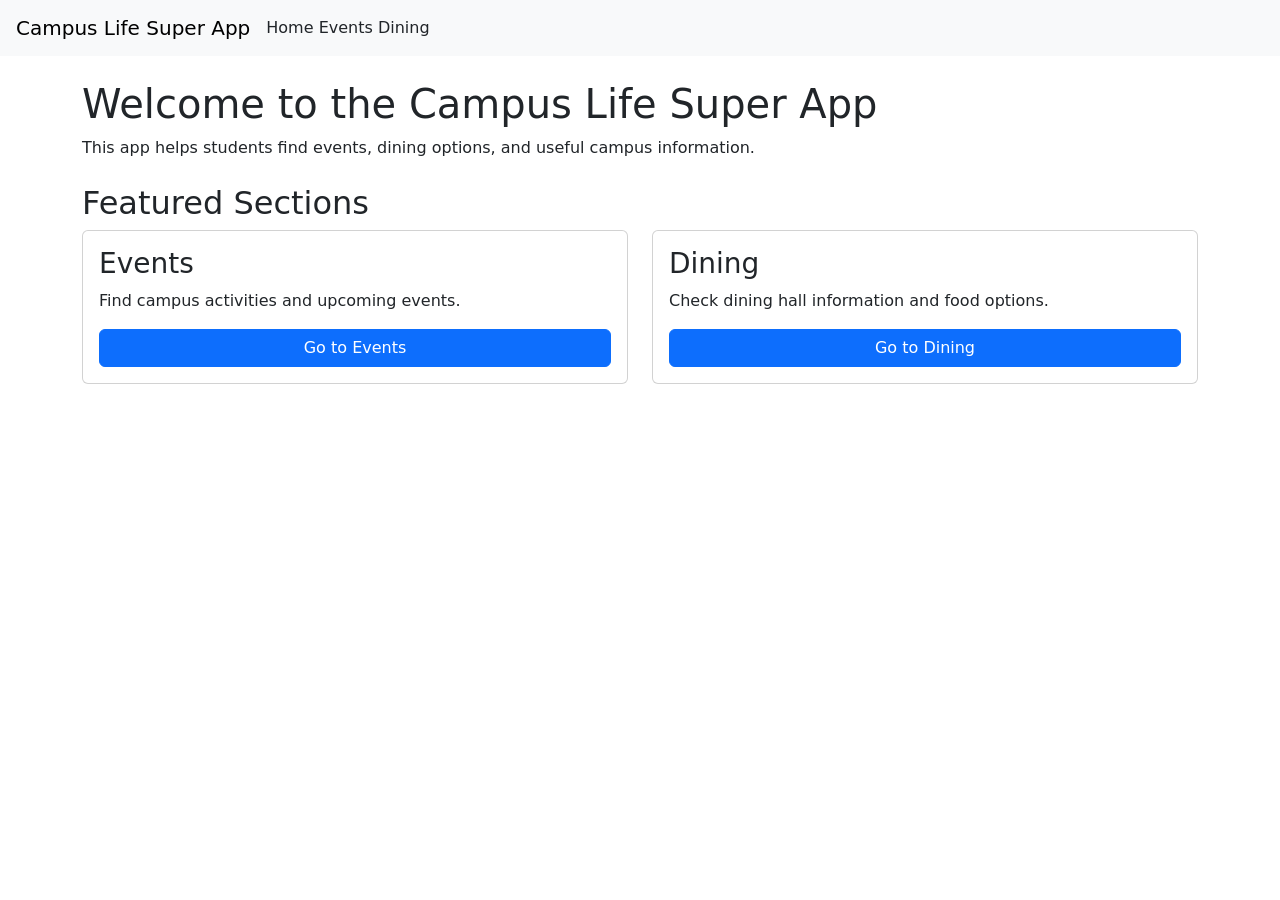
==== index.html @ 7b2628ef "added styling, script, and API setup" ====
<!DOCTYPE html>
<html lang="en">
<head>
    <meta charset="UTF-8" />
    <meta name="viewport" content="width=device-width, initial-scale=1.0" />
    <title>Campus Life Super App</title>

<!-- Bootstrap CSS -->
    <link href="https://cdn.jsdelivr.net/npm/bootstrap@5.3.3/dist/css/bootstrap.min.css" rel="stylesheet">

<!-- Custom CSS -->
    <link rel="stylesheet" href="css/style.css">
</head>
<body>
<!-- Navigation -->
    <nav class="navbar navbar-expand-lg navbar-light bg-light px-3">
        <a class="navbar-brand" href="index.html">Campus Life Super App</a>
    <div>
        <a class="nav-link d-inline" href="index.html">Home</a>
        <a class="nav-link d-inline" href="events.html">Events</a>
        <a class="nav-link d-inline" href="dining.html">Dining</a>
    </div>
    </nav>

<!-- Main content -->
<main class="container mt-4">
    <h1>Welcome to the Campus Life Super App</h1>
    <p>This app helps students find events, dining options, and useful campus information.</p>

    <section class="mt-4">
        <h2>Featured Sections</h2>
        <div class="row">
            <div class="col-md-6">
        <div class="card p-3 mb-3">
            <h3>Events</h3>
            <p>Find campus activities and upcoming events.</p>
            <a href="events.html" class="btn btn-primary">Go to Events</a>
        </div>
        </div>
        <div class="col-md-6">
            <div class="card p-3 mb-3">
            <h3>Dining</h3>
            <p>Check dining hall information and food options.</p>
            <a href="dining.html" class="btn btn-primary">Go to Dining</a>
        </div>
        </div>
        </div>
    </section>
</main>

    <script src="js/script.js"></script>
</body>
</html>
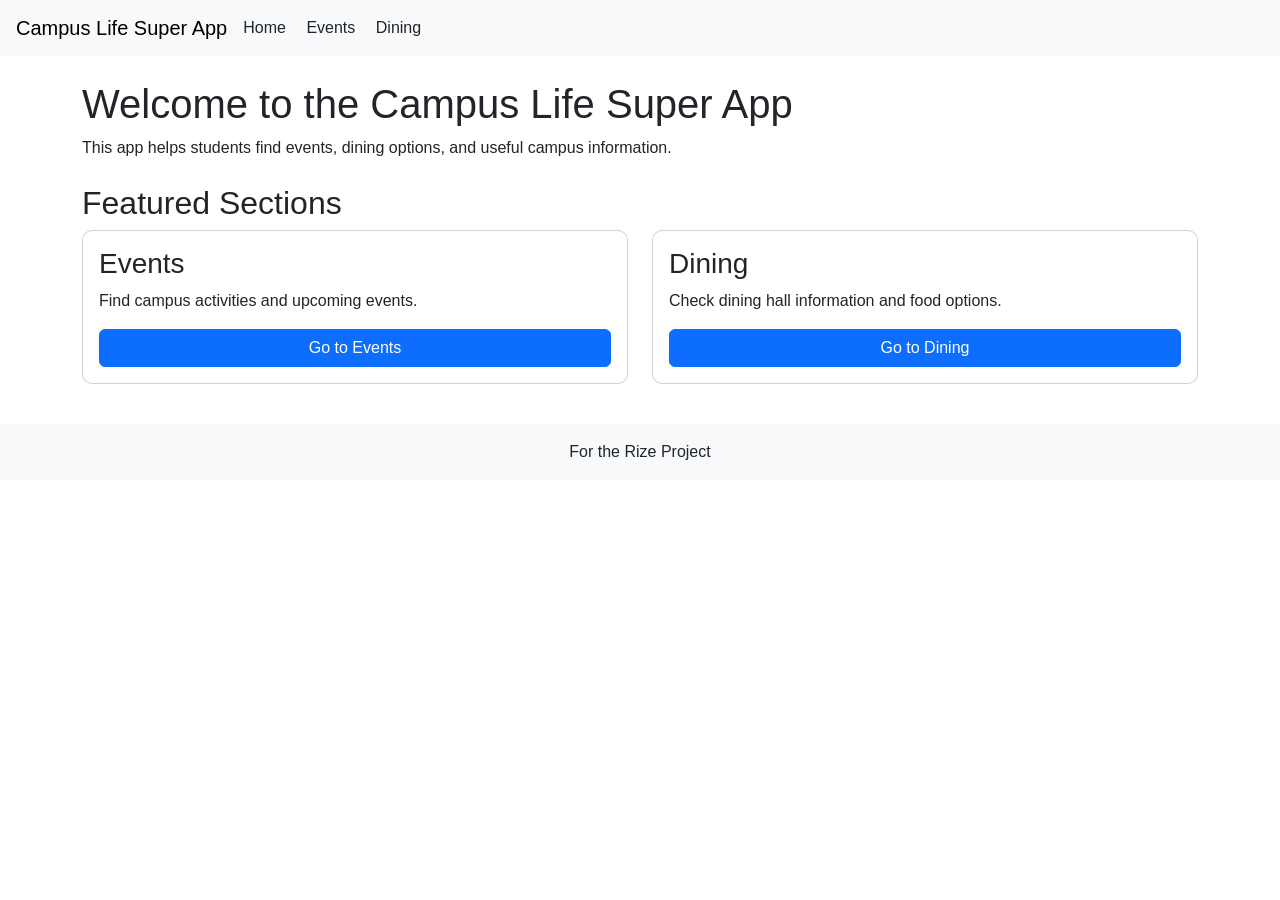
==== commit 4e33b4a0: "cleaned up html pages and added footers'" ====
--- a/index.html
+++ b/index.html
@@ -16,8 +16,8 @@
     <nav class="navbar navbar-expand-lg navbar-light bg-light px-3">
         <a class="navbar-brand" href="index.html">Campus Life Super App</a>
     <div>
-        <a class="nav-link d-inline" href="index.html">Home</a>
-        <a class="nav-link d-inline" href="events.html">Events</a>
+        <a class="nav-link d-inline me-3" href="index.html">Home</a>
+        <a class="nav-link d-inline me-3" href="events.html">Events</a>
         <a class="nav-link d-inline" href="dining.html">Dining</a>
     </div>
     </nav>
@@ -48,6 +48,10 @@
     </section>
 </main>
 
+<footer class=" text-center py-3 mt-4 bg-light">
+    <p class="mb-0">For the Rize Project</p>
+</footer>  
+
     <script src="js/script.js"></script>
 </body>
 </html>
--- a/css/style.css
+++ b/css/style.css
@@ -0,0 +1,19 @@
+/*styling*/
+body {
+    font-family: Arial, sans-serif;
+}
+
+/*navigation spacing*/
+.nav-link {
+    margin-right: 10px;
+}
+
+/*heading spacing*/
+h1, h2, h3 {
+    margin-right: 15px;
+}
+
+/*card styling*/
+.card {
+    border-radius: 10px;
+}
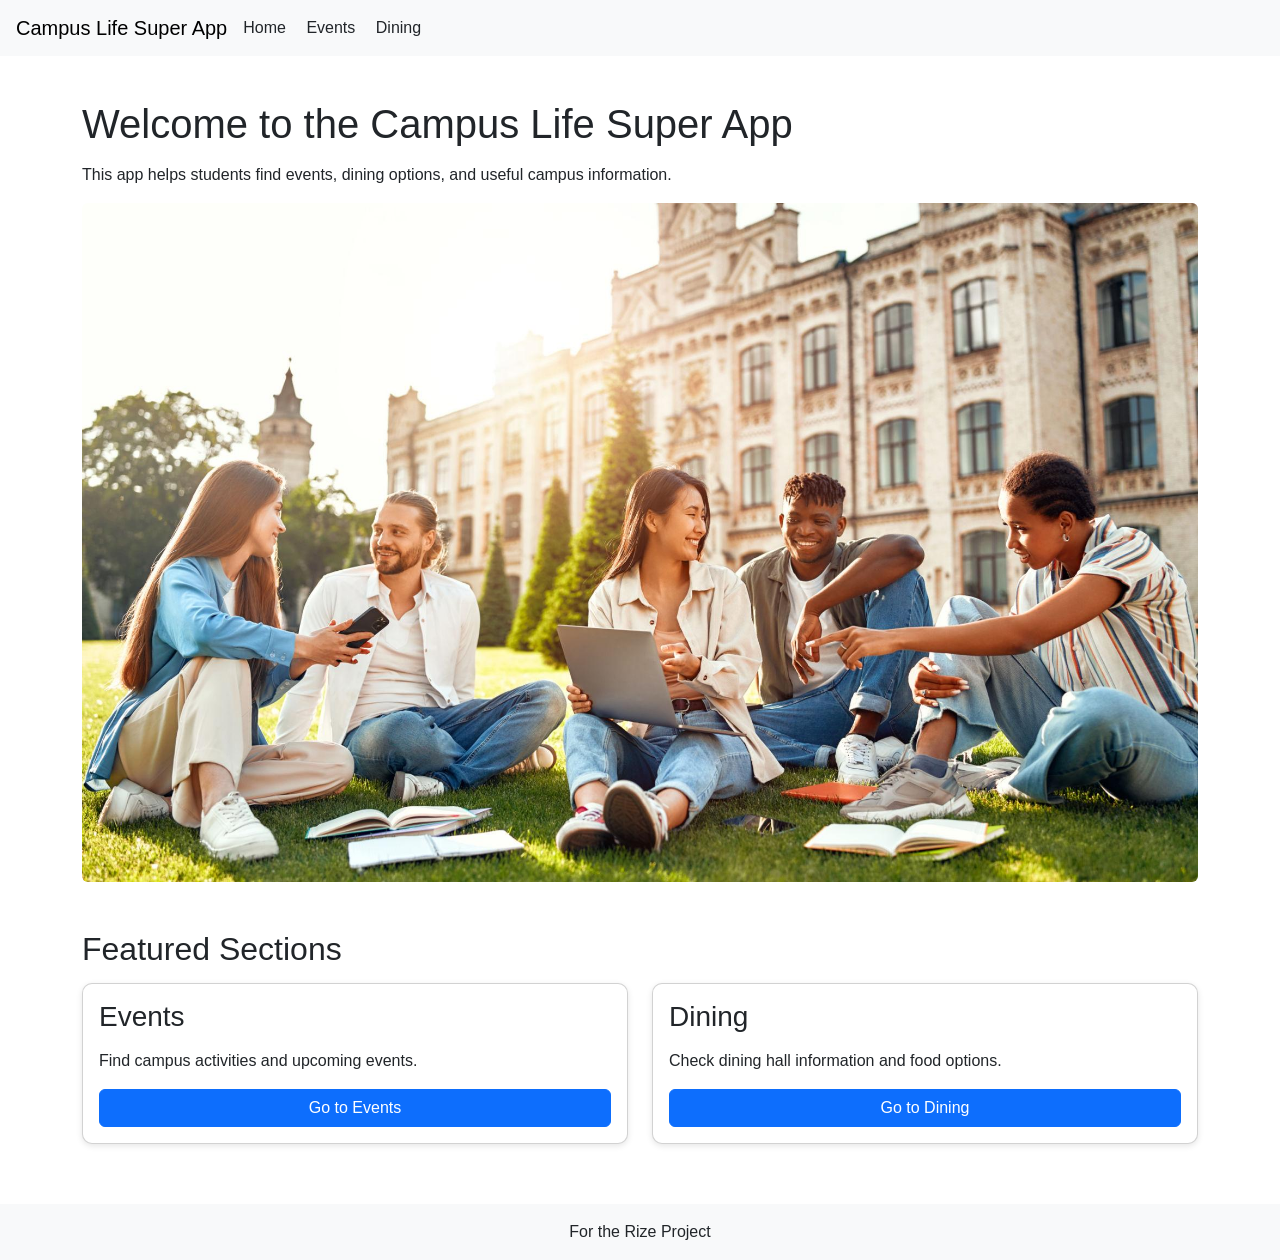
==== commit 29d4589d: "added images" ====
--- a/index.html
+++ b/index.html
@@ -27,6 +27,8 @@
     <h1>Welcome to the Campus Life Super App</h1>
     <p>This app helps students find events, dining options, and useful campus information.</p>
 
+    <img src="images/campus.jpeg" alt=" Students sitting on campus" class="img-fluid rounded mb-4">
+    
     <section class="mt-4">
         <h2>Featured Sections</h2>
         <div class="row">
--- a/css/style.css
+++ b/css/style.css
@@ -10,10 +10,55 @@
 
 /*heading spacing*/
 h1, h2, h3 {
-    margin-right: 15px;
+    margin-bottom: 15px;
 }
 
 /*card styling*/
 .card {
     border-radius: 10px;
 }
+
+main {
+    padding: 20px;
+}
+
+img {
+    max-width: 100%;
+    height: auto;
+}
+
+footer {
+    margin-top: 20px;
+}
+
+.card {
+    border-radius: 10px;
+    box-shadow: 0 2px 6px rgba(0,0,0,0.1);
+}
+
+@media (max-width: 768px) {
+    .nav-link {
+        display: block;
+        margin-bottom: 10px;
+    }
+
+    h1 {
+        font-size: 1.8rem;
+    }
+
+    main {
+        padding: 10px;
+    }
+}
+
+img {
+    max-width: 100%;
+    height: auto;
+    border-radius: 10px;
+}
+
+.hero-image {
+    width: 100%;
+    max-height: 400px;
+    object-fit: cover;
+}
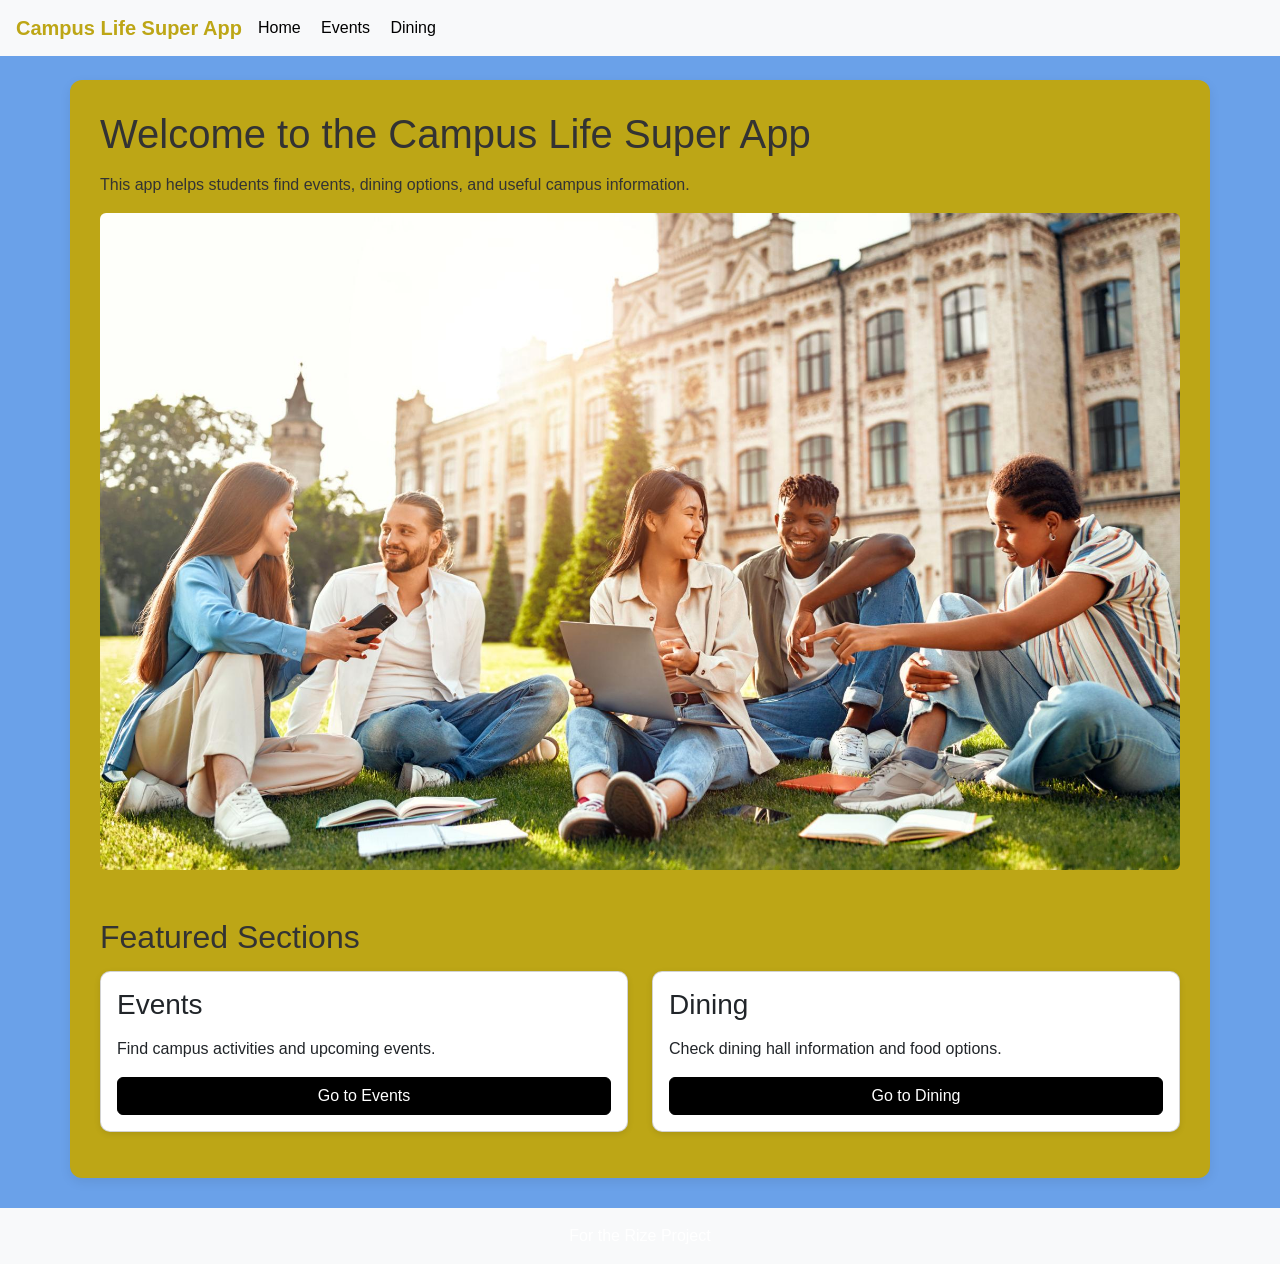
==== commit 11e50488: "added in code comments" ====
--- a/index.html
+++ b/index.html
@@ -12,7 +12,7 @@
     <link rel="stylesheet" href="css/style.css">
 </head>
 <body>
-<!-- Navigation -->
+<!-- Navigation Bar -->
     <nav class="navbar navbar-expand-lg navbar-light bg-light px-3">
         <a class="navbar-brand" href="index.html">Campus Life Super App</a>
     <div>
@@ -28,11 +28,12 @@
     <p>This app helps students find events, dining options, and useful campus information.</p>
 
     <img src="images/campus.jpeg" alt=" Students sitting on campus" class="img-fluid rounded mb-4">
-    
+
     <section class="mt-4">
         <h2>Featured Sections</h2>
         <div class="row">
             <div class="col-md-6">
+<!--Events Card-->
         <div class="card p-3 mb-3">
             <h3>Events</h3>
             <p>Find campus activities and upcoming events.</p>
@@ -40,6 +41,7 @@
         </div>
         </div>
         <div class="col-md-6">
+<!--Dining Card-->
             <div class="card p-3 mb-3">
             <h3>Dining</h3>
             <p>Check dining hall information and food options.</p>
@@ -49,7 +51,7 @@
         </div>
     </section>
 </main>
-
+<!-- Footer -->
 <footer class=" text-center py-3 mt-4 bg-light">
     <p class="mb-0">For the Rize Project</p>
 </footer>  
--- a/css/style.css
+++ b/css/style.css
@@ -1,11 +1,28 @@
-/*styling*/
+/*main page styling*/
 body {
     font-family: Arial, sans-serif;
+    background-color: #6aa1e9;
+    color: #333;
+}
+
+/*container styling*/
+.container {
+    background-color: rgb(189, 166, 22);
+    padding: 30px;
+    border-radius: 12px;
+    box-shadow: 0 4px 12px rgba(0,0,0, 0.08);
+    margin-bottom: 30px;
 }
 
 /*navigation spacing*/
 .nav-link {
     margin-right: 10px;
+    color: rgb(0, 0, 0) !important;
+}
+
+.navbar-brand {
+    font-weight: bold;
+    color: rgb(189, 166, 22) !important;
 }
 
 /*heading spacing*/
@@ -13,29 +30,61 @@
     margin-bottom: 15px;
 }
 
-/*card styling*/
-.card {
-    border-radius: 10px;
-}
-
+/*main page padding*/
 main {
     padding: 20px;
 }
 
+/*image styling*/
 img {
     max-width: 100%;
     height: auto;
+    border-radius: 10px;
 }
 
-footer {
-    margin-top: 20px;
-}
-
+/*card styling*/
 .card {
     border-radius: 10px;
     box-shadow: 0 2px 6px rgba(0,0,0,0.1);
 }
 
+/*hero image styling*/
+.hero-image {
+    width: 100%;
+    max-height: 400px;
+    object-fit: cover;
+}
+
+/*button styling*/
+#loadDiningBtn, #loadEventsBtn {
+    display: block;
+    margin-bottom: 20px;
+    background-color: white;
+    color: black;
+}
+/*nav and footer styling*/
+nav {
+    background-color: #1f3c88;
+}
+
+footer {
+    background-color: #1f3c88;
+    color: white;
+    padding: 15px;
+    text-align: center;
+    margin-top: 30px;
+}
+
+/*container styling for events and dining pages*/
+#eventsContainer, #diningContainer {
+    background-color: #eef4ff;
+    border: 1px solid #d6e4ff;
+    border-radius: 10px;
+    padding: 20px;
+    margin-top: 20px;
+}
+
+/*responsive design for smaller screens*/
 @media (max-width: 768px) {
     .nav-link {
         display: block;
@@ -51,14 +100,13 @@
     }
 }
 
-img {
-    max-width: 100%;
-    height: auto;
-    border-radius: 10px;
+/*button styling for events and dining pages*/
+.btn-primary {
+    background-color: black;
+    border-color: black;
 }
 
-.hero-image {
-    width: 100%;
-    max-height: 400px;
-    object-fit: cover;
+.btn-primary:hover {
+    background-color: #333;
+    border-color: #333;
 }
